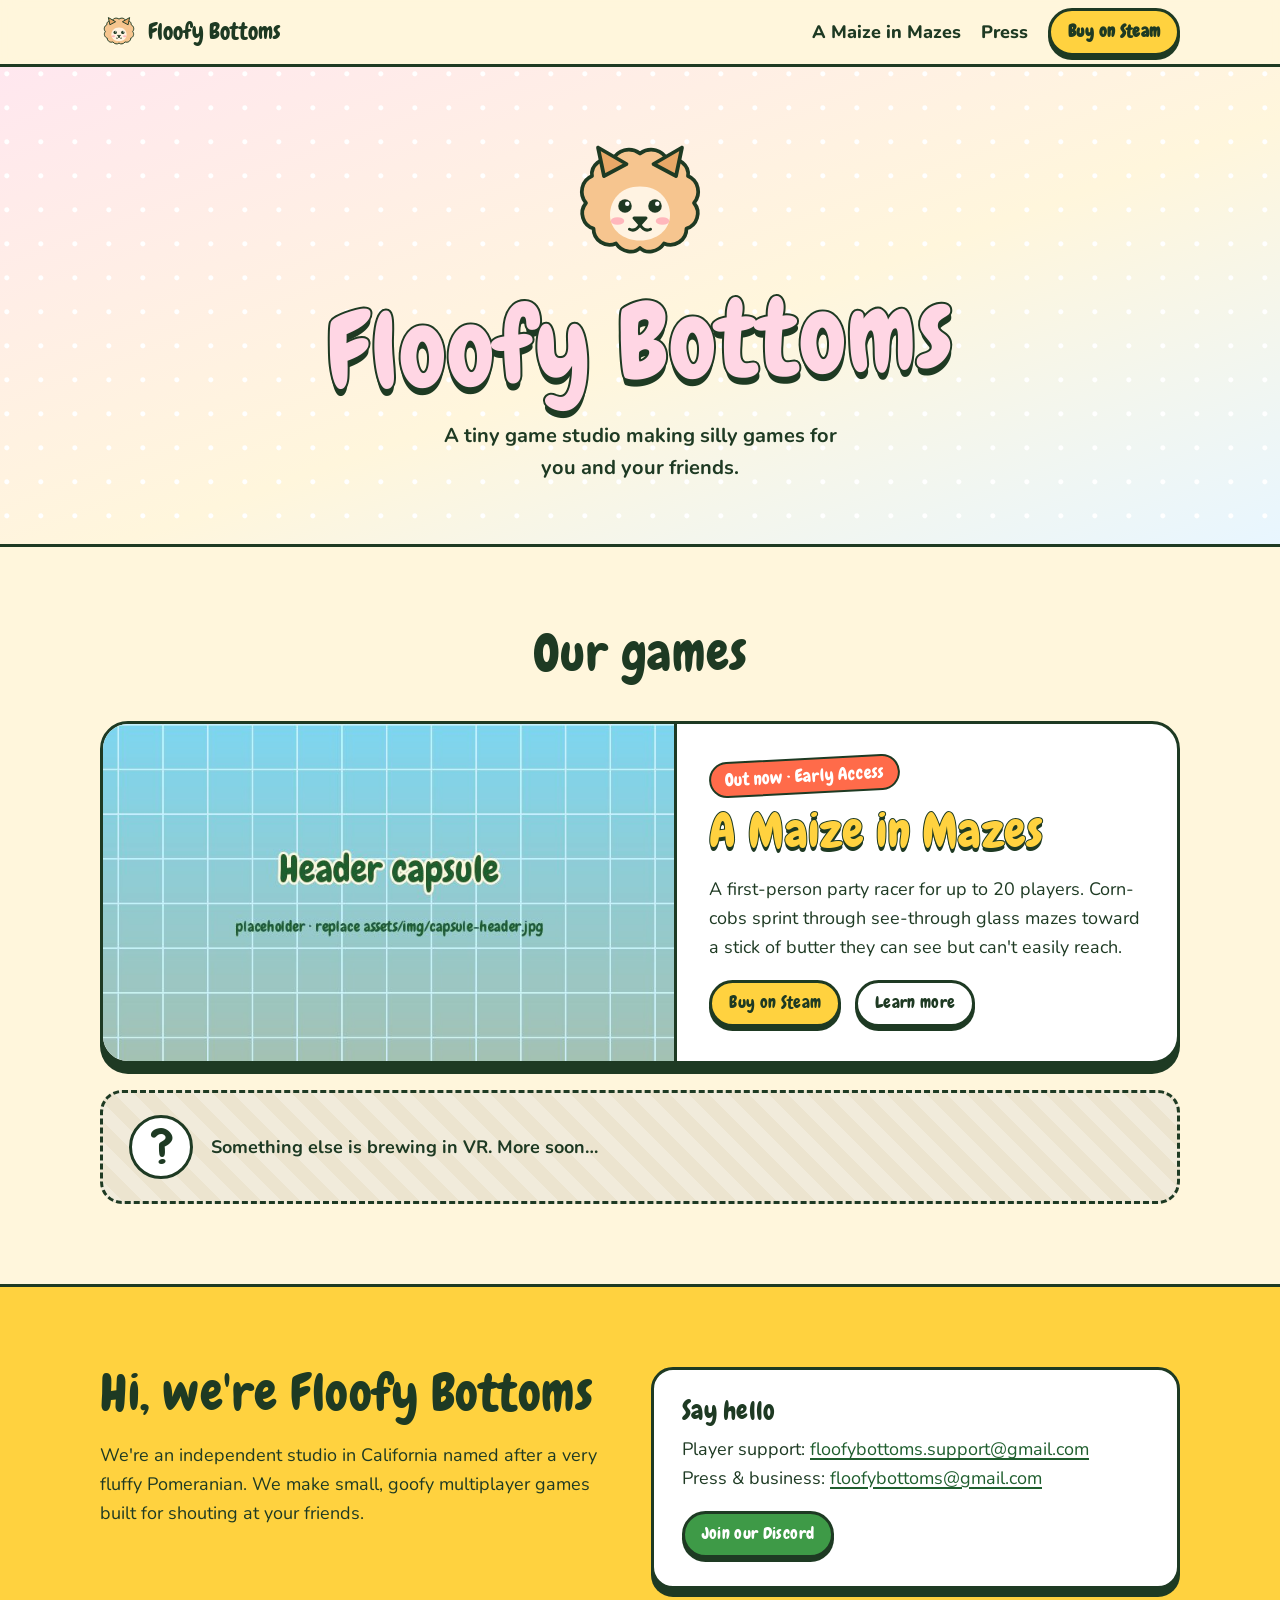
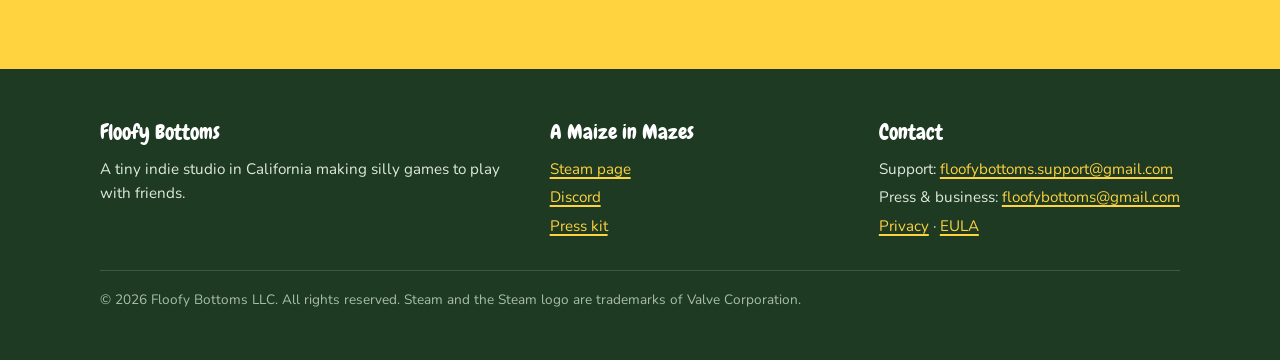
==== index.html @ 12c60306 "Add files via upload" ====
<!doctype html>
<html lang="en">
<head>
  <meta charset="utf-8">
  <meta name="viewport" content="width=device-width, initial-scale=1">
  <title>Floofy Bottoms: silly games for you and your friends</title>
  <meta name="description" content="Floofy Bottoms is a tiny indie game studio in California. Our first game, A Maize in Mazes, hits Steam Early Access on Nov 6, 2026.">
  <link rel="icon" href="/assets/img/favicon.svg" type="image/svg+xml">
  <meta property="og:site_name" content="Floofy Bottoms">
  <meta property="og:title" content="Floofy Bottoms: silly games for you and your friends">
  <meta property="og:description" content="Floofy Bottoms is a tiny indie game studio in California. Our first game, A Maize in Mazes, hits Steam Early Access on Nov 6, 2026.">
  <meta property="og:image" content="https://floofybottoms.com/assets/img/og-image.jpg">
  <meta name="twitter:card" content="summary_large_image">
  <link rel="preload" href="/assets/fonts/chewy.woff2" as="font" type="font/woff2" crossorigin>
  <link rel="stylesheet" href="/assets/css/style.css">
</head>
<body>
  <a class="skip" href="#main">Skip to content</a>
  <header class="nav">
    <div class="wrap">
      <a class="brand" href="/"><img src="/assets/img/pom-placeholder.svg" alt=""><span>Floofy Bottoms</span></a>
      <nav class="nav-links" aria-label="Main">
        <a href="/a-maize-in-mazes/">A Maize in Mazes</a>
        <a href="/a-maize-in-mazes/press/">Press</a>
        <a class="btn btn-small" data-steam href="https://store.steampowered.com/app/5151180/" data-pre="Wishlist" data-post="Buy on Steam">Wishlist</a>
      </nav>
    </div>
  </header>
  <main id="main">
    <section class="studio-hero">
      <div class="wrap">
        <img class="poms" src="/assets/img/pom-placeholder.svg" alt="Floofy Bottoms Pomeranian">
        <h1 class="wordmark">Floofy Bottoms</h1>
        <p>A tiny game studio making silly games for you and your friends.</p>
      </div>
    </section>

    <section aria-labelledby="games-h">
      <div class="wrap">
        <div class="section-head"><h2 id="games-h">Our games</h2></div>
        <article class="game-feature">
          <a class="art" href="/a-maize-in-mazes/"><img src="/assets/img/capsule-header.jpg" alt="A Maize in Mazes key art"></a>
          <div class="body">
            <span class="kicker only-pre">Nov 6, 2026 &middot; Early Access</span>
            <span class="kicker only-post">Out now &middot; Early Access</span>
            <h2>A Maize in Mazes</h2>
            <p>A first-person party racer for up to 20 players. Corn-cobs sprint through see-through glass mazes toward a stick of butter they can see but can't easily reach.</p>
            <div class="btn-row">
              <a class="btn btn-small" data-steam href="https://store.steampowered.com/app/5151180/" data-pre="Wishlist on Steam" data-post="Buy on Steam">Wishlist on Steam</a>
              <a class="btn btn-small btn-white" href="/a-maize-in-mazes/">Learn more</a>
            </div>
          </div>
        </article>
        <div class="teaser">
          <div class="q" aria-hidden="true">?</div>
          <p>Something else is brewing in VR. More soon&hellip;</p>
        </div>
      </div>
    </section>

    <section class="band-butter" aria-labelledby="about-h">
      <div class="wrap cards-2">
        <div>
          <h2 id="about-h">Hi, we're Floofy Bottoms</h2>
          <p>We're an independent studio in California named after a very fluffy Pomeranian. We make small, goofy multiplayer games built for shouting at your friends.</p>
        </div>
        <div class="card">
          <h3>Say hello</h3>
          <p>Player support: <a href="mailto:floofybottoms.support@gmail.com">floofybottoms.support@gmail.com</a><br>
          Press &amp; business: <a href="mailto:floofybottoms@gmail.com">floofybottoms@gmail.com</a></p>
          <a class="btn btn-green btn-small" href="/discord">Join our Discord</a>
        </div>
      </div>
    </section>
  </main>

  <footer class="footer">
    <div class="wrap">
      <div>
        <h4>Floofy Bottoms</h4>
        <p>A tiny indie studio in California making silly games to play with friends.</p>
      </div>
      <div>
        <h4>A Maize in Mazes</h4>
        <ul>
          <li><a data-steam href="https://store.steampowered.com/app/5151180/">Steam page</a></li>
          <li><a href="/discord">Discord</a></li>
          <li><a href="/a-maize-in-mazes/press/">Press kit</a></li>
        </ul>
      </div>
      <div>
        <h4>Contact</h4>
        <ul>
          <li>Support: <a href="mailto:floofybottoms.support@gmail.com">floofybottoms.support@gmail.com</a></li>
          <li>Press &amp; business: <a href="mailto:floofybottoms@gmail.com">floofybottoms@gmail.com</a></li>
          <li><a href="/privacy/">Privacy</a> &middot; <a href="/eula/">EULA</a></li>
        </ul>
      </div>
      <p class="legal">&copy; <span data-year>2026</span> Floofy Bottoms LLC. All rights reserved. Steam and the Steam logo are trademarks of Valve Corporation.</p>
    </div>
  </footer>

  <script src="/assets/js/site.js"></script>
</body>
</html>
---- assets/css/style.css ----
/* Floofy Bottoms / A Maize in Mazes — shared stylesheet
   Fonts are self-hosted (no Google request): Chewy + Nunito, both SIL Open Font License. */

@font-face { font-family: "Chewy"; src: url("../fonts/chewy.woff2") format("woff2"); font-display: swap; }
@font-face { font-family: "Nunito"; src: url("../fonts/nunito.woff2") format("woff2"); font-weight: 200 1000; font-display: swap; }

:root {
  --butter: #ffd23f;
  --butter-deep: #f2b705;
  --butter-pale: #fff1b8;
  --leaf: #3e9a47;
  --leaf-deep: #1f5e2e;
  --cream: #fff6dc;
  --sky: #8fdbf5;
  --sky-deep: #4cbfe6;
  --glass: rgba(190, 240, 255, 0.55);
  --tomato: #ff6b4a;
  --ink: #1e3a23;
  --ink-soft: #46604a;
  --white: #ffffff;
  --radius: 22px;
  --wrap: 1120px;
  --shadow: 0 6px 0 rgba(30, 58, 35, 0.18);
}

* { box-sizing: border-box; }
html { scroll-behavior: smooth; }
body {
  margin: 0;
  font-family: "Nunito", system-ui, sans-serif;
  font-size: 18px;
  line-height: 1.6;
  color: var(--ink);
  background: var(--cream);
  -webkit-font-smoothing: antialiased;
  overflow-x: hidden;
}
img, svg, video, iframe { max-width: 100%; display: block; }
a { color: var(--leaf-deep); text-decoration-thickness: 2px; text-underline-offset: 3px; }
a:hover { color: var(--leaf); }
h1, h2, h3, .chewy { font-family: "Chewy", "Nunito", sans-serif; font-weight: 400; line-height: 1.05; letter-spacing: 0.01em; margin: 0 0 0.4em; }
h2 { font-size: clamp(2.1rem, 5vw, 3.2rem); }
h3 { font-size: 1.6rem; }
p { margin: 0 0 1em; }
.wrap { width: 100%; max-width: var(--wrap); margin: 0 auto; padding: 0 20px; }
.skip { position: absolute; left: -999px; top: 8px; background: var(--ink); color: var(--white); padding: 8px 14px; border-radius: 10px; z-index: 100; }
.skip:focus { left: 8px; }
:focus-visible { outline: 4px solid var(--tomato); outline-offset: 3px; border-radius: 8px; }

/* ---------- Buttons ---------- */
.btn {
  --bg: var(--butter); --fg: var(--ink); --edge: var(--butter-deep);
  display: inline-flex; align-items: center; justify-content: center; gap: 0.5em;
  font-family: "Chewy", sans-serif; font-size: 1.35rem; letter-spacing: 0.02em;
  padding: 0.6em 1.25em 0.55em; border-radius: 999px;
  background: var(--bg); color: var(--fg); text-decoration: none;
  border: 3px solid var(--ink);
  box-shadow: 0 6px 0 var(--ink);
  transition: transform 0.12s ease, box-shadow 0.12s ease;
  cursor: pointer; white-space: nowrap;
}
.btn:hover { color: var(--fg); transform: translateY(-2px) rotate(-1deg); box-shadow: 0 8px 0 var(--ink); }
.btn:active { transform: translateY(5px); box-shadow: 0 1px 0 var(--ink); }
.btn svg { width: 1.1em; height: 1.1em; flex: none; }
.btn-green { --bg: var(--leaf); --fg: var(--white); }
.btn-white { --bg: var(--white); }
.btn-small { font-size: 1.05rem; padding: 0.45em 1em 0.4em; box-shadow: 0 4px 0 var(--ink); }
.btn-row { display: flex; flex-wrap: wrap; gap: 16px 14px; align-items: center; }

/* ---------- Top nav ---------- */
.nav { position: sticky; top: 0; z-index: 50; background: rgba(255, 246, 220, 0.92); backdrop-filter: blur(8px); border-bottom: 3px solid var(--ink); }
.nav .wrap { display: flex; align-items: center; gap: 18px; min-height: 64px; }
.brand { display: flex; align-items: center; gap: 10px; text-decoration: none; color: var(--ink); font-family: "Chewy", sans-serif; font-size: 1.45rem; }
.brand img, .brand svg { width: 38px; height: 38px; }
.nav-links { display: flex; gap: 20px; margin-left: auto; align-items: center; }
.nav-links a { font-weight: 800; text-decoration: none; color: var(--ink); }
.nav-links a:hover { color: var(--leaf); }
@media (max-width: 760px) {
  .nav-links a:not(.btn) { display: none; }
  .brand span { font-size: 1.2rem; }
}

/* ---------- Game page hero ---------- */
.hero {
  position: relative;
  background:
    radial-gradient(circle at 85% 15%, rgba(255,255,255,0.7) 0 60px, transparent 61px),
    linear-gradient(180deg, var(--sky) 0%, #d4f3ff 100%);
  border-bottom: 3px solid var(--ink);
  overflow: hidden;
}
.hero::after { content: ""; position: absolute; left: 0; right: 0; bottom: 0; height: 56px; background: url("data:image/svg+xml,%3Csvg xmlns='http://www.w3.org/2000/svg' viewBox='0 0 120 56'%3E%3Cpath d='M0 22Q15 6 30 22T60 22T90 22T120 22V56H0Z' fill='%233e9a47'/%3E%3Cpath d='M0 22Q15 6 30 22T60 22T90 22T120 22' fill='none' stroke='%231e3a23' stroke-width='3'/%3E%3C/svg%3E") repeat-x bottom / 120px 56px; pointer-events: none; }
.hero .wrap { position: relative; z-index: 1; display: grid; grid-template-columns: 1.05fr 1fr; gap: 24px; align-items: center; padding-top: 40px; padding-bottom: 76px; }
.hero-title { font-size: clamp(3.2rem, 9vw, 6.2rem); color: var(--butter); -webkit-text-stroke: 3px var(--ink); paint-order: stroke fill; text-shadow: 0 6px 0 var(--ink); margin-bottom: 0.25em; transform: rotate(-2deg); transform-origin: left; }
.hero-title small { display: block; font-size: 0.5em; margin: 0.05em 0 0.08em 0.2em; color: var(--white); -webkit-text-stroke: 2px var(--ink); text-shadow: 0 4px 0 var(--ink); }
.hero-hook { font-size: 1.25rem; font-weight: 700; max-width: 34ch; }
.hero-meta { display: flex; flex-wrap: wrap; gap: 8px; margin: 22px 0 0; padding: 0; list-style: none; }
.hero-meta li { background: var(--white); border: 2px solid var(--ink); border-radius: 999px; padding: 2px 12px; font-weight: 800; font-size: 0.9rem; }
.cta-note { font-size: 0.95rem; font-weight: 700; color: var(--ink-soft); margin-top: 14px; }

/* glass maze diorama */
.diorama { position: relative; aspect-ratio: 1 / 0.9; width: 100%; max-width: 520px; justify-self: center; }
.maze-stage { position: absolute; inset: 8% 6% 14%; perspective: 1100px; }
.maze-tilt { position: absolute; inset: 0; transform: rotateX(58deg) rotateZ(-38deg); transform-style: preserve-3d; }
.maze-floor { position: absolute; inset: 0; background: repeating-linear-gradient(90deg, #ffe58a 0 18px, #ffdf6e 18px 36px); border: 4px solid var(--ink); border-radius: 10px; box-shadow: 0 0 0 10px #ffe9a3; }
.maze-layer { position: absolute; inset: 0; width: 100%; height: 100%; overflow: visible; }
.maze-layer path { fill: none; stroke-linecap: round; }
.diorama .butter { position: absolute; left: 50%; top: 38%; width: 22%; transform: translate(-50%, -50%); filter: drop-shadow(0 6px 0 rgba(30,58,35,0.25)); animation: bob 2.4s ease-in-out infinite; }
.diorama .mascot { position: absolute; left: -2%; bottom: -2%; width: 40%; animation: hop 1.8s ease-in-out infinite; transform-origin: bottom center; }
.sparkle { position: absolute; font-family: "Chewy"; color: var(--white); -webkit-text-stroke: 2px var(--ink); paint-order: stroke fill; font-size: 1.4rem; }
.speech { position: absolute; right: 2%; top: 4%; background: var(--white); border: 3px solid var(--ink); border-radius: 18px; padding: 6px 14px; font-family: "Chewy"; font-size: 1.25rem; transform: rotate(4deg); box-shadow: var(--shadow); }
.speech::after { content: ""; position: absolute; left: 18px; bottom: -14px; border: 8px solid transparent; border-top-color: var(--ink); }
@keyframes bob { 50% { transform: translate(-50%, -62%); } }
@keyframes hop { 0%, 100% { transform: translateY(0) rotate(-3deg); } 40% { transform: translateY(-12px) rotate(3deg); } }

@media (max-width: 900px) {
  .hero .wrap { grid-template-columns: 1fr; padding-top: 32px; }
  .diorama { max-width: 420px; order: -1; margin-bottom: -10px; }
  .hero-title { transform: rotate(-1.5deg); }
  .hero .wrap { padding-bottom: 64px; }
  .maze-stage { inset: 10% 12% 14% 10%; }
}

/* ---------- Sections ---------- */
section { padding: 80px 0; }
.section-head { text-align: center; max-width: 720px; margin: 0 auto 40px; }
.section-head p { font-size: 1.15rem; color: var(--ink-soft); font-weight: 600; }
.kicker { display: inline-block; font-family: "Chewy"; font-size: 1.1rem; background: var(--tomato); color: var(--white); border: 2px solid var(--ink); border-radius: 999px; padding: 2px 14px; transform: rotate(-3deg); margin-bottom: 12px; }

.band-green { background: var(--leaf); color: var(--white); border-top: 3px solid var(--ink); border-bottom: 3px solid var(--ink); }
.band-green h2 { color: var(--butter); -webkit-text-stroke: 2px var(--ink); paint-order: stroke fill; text-shadow: 0 4px 0 var(--ink); }
.band-green .section-head p { color: #eaf7ea; }
.band-sky { background: linear-gradient(180deg, #d9f5ff, var(--sky)); border-top: 3px solid var(--ink); border-bottom: 3px solid var(--ink); }
.band-butter { background: var(--butter); border-top: 3px solid var(--ink); border-bottom: 3px solid var(--ink); }

/* trailer */
.video-frame { position: relative; aspect-ratio: 16 / 9; border: 4px solid var(--ink); border-radius: var(--radius); overflow: hidden; background: var(--ink); box-shadow: 0 10px 0 var(--ink); max-width: 960px; margin: 0 auto; }
.video-frame iframe, .video-frame img, .video-frame video { position: absolute; inset: 0; width: 100%; height: 100%; object-fit: cover; border: 0; }
.video-badge { position: absolute; left: 14px; bottom: 14px; background: var(--butter); border: 3px solid var(--ink); border-radius: 999px; padding: 2px 14px; font-family: "Chewy"; font-size: 1.1rem; z-index: 2; }

/* features */
.features { display: grid; grid-template-columns: repeat(6, 1fr); gap: 22px; }
.feature { grid-column: span 2; background: var(--white); color: var(--ink); border: 3px solid var(--ink); border-radius: var(--radius); padding: 26px 24px 20px; box-shadow: 0 8px 0 var(--ink); position: relative; }
.feature:nth-child(1), .feature:nth-child(2) { grid-column: span 3; }
.feature:nth-child(odd) { transform: rotate(-0.6deg); }
.feature:nth-child(even) { transform: rotate(0.6deg); }
.feature .icon { width: 64px; height: 64px; border-radius: 18px; border: 3px solid var(--ink); display: grid; place-items: center; margin-bottom: 14px; background: var(--butter); }
.feature .icon svg { width: 38px; height: 38px; }
.feature h3 { margin-bottom: 0.3em; }
.feature p { margin: 0; color: var(--ink-soft); font-weight: 600; }
.feature .pun { display: inline-block; margin-top: 12px; font-family: "Chewy"; color: var(--tomato); font-size: 1.1rem; }
@media (max-width: 900px) { .features { grid-template-columns: 1fr 1fr; } .feature, .feature:nth-child(1), .feature:nth-child(2) { grid-column: span 1; } }
@media (max-width: 600px) { .features { grid-template-columns: 1fr; } .feature { transform: none !important; } }

/* gallery */
.gallery { display: grid; grid-template-columns: repeat(3, 1fr); gap: 16px; }
.gallery button { padding: 0; border: 3px solid var(--ink); border-radius: 16px; overflow: hidden; cursor: zoom-in; background: var(--ink); box-shadow: 0 6px 0 var(--ink); transition: transform 0.15s; }
.gallery button:hover { transform: translateY(-3px) rotate(-0.8deg); }
.gallery img { width: 100%; aspect-ratio: 16/9; object-fit: cover; }
@media (max-width: 760px) { .gallery { grid-template-columns: 1fr 1fr; } }
.lightbox { position: fixed; inset: 0; background: rgba(20, 35, 22, 0.88); display: none; place-items: center; z-index: 200; padding: 20px; }
.lightbox.open { display: grid; }
.lightbox img { max-height: 86vh; border: 4px solid var(--white); border-radius: 14px; }
.lightbox button { position: absolute; top: 16px; right: 16px; }

/* playtest / steam block */
.split { display: grid; grid-template-columns: 1fr 1fr; gap: 40px; align-items: center; }
@media (max-width: 860px) { .split { grid-template-columns: 1fr; } }
.steps { counter-reset: s; list-style: none; padding: 0; margin: 0 0 24px; }
.steps li { counter-increment: s; position: relative; padding-left: 52px; margin-bottom: 14px; font-weight: 700; }
.steps li::before { content: counter(s); position: absolute; left: 0; top: -2px; width: 38px; height: 38px; border-radius: 50%; background: var(--white); border: 3px solid var(--ink); display: grid; place-items: center; font-family: "Chewy"; font-size: 1.2rem; }
.steam-widget { border: 3px solid var(--ink); border-radius: 16px; overflow: hidden; background: #1b2838; box-shadow: 0 8px 0 var(--ink); }
.steam-widget iframe { width: 100%; height: 190px; border: 0; }

/* community */
.cards-2 { display: grid; grid-template-columns: 1fr 1fr; gap: 22px; }
@media (max-width: 760px) { .cards-2 { grid-template-columns: 1fr; } }
.card { background: var(--white); border: 3px solid var(--ink); border-radius: var(--radius); padding: 28px; box-shadow: 0 8px 0 var(--ink); }

/* final CTA */
.final { text-align: center; }
.final h2 { font-size: clamp(2.4rem, 6vw, 4rem); }
.final .btn-row { justify-content: center; }

/* ---------- Footer ---------- */
.footer { background: var(--ink); color: #dfeadf; padding: 44px 0 36px; font-size: 0.95rem; }
.footer a { color: var(--butter); }
.footer .wrap { display: grid; grid-template-columns: 1.4fr 1fr 1fr; gap: 28px; }
.footer h4 { font-family: "Chewy"; font-weight: 400; font-size: 1.3rem; color: var(--white); margin: 0 0 8px; }
.footer ul { list-style: none; padding: 0; margin: 0; }
.footer li { margin-bottom: 4px; }
.footer .legal { grid-column: 1 / -1; border-top: 1px solid rgba(255,255,255,0.15); padding-top: 18px; font-size: 0.85rem; color: #a9bfaa; }
@media (max-width: 760px) { .footer .wrap { grid-template-columns: 1fr; } }

/* ---------- Studio home ---------- */
.studio-hero { background: radial-gradient(circle at 20% 20%, #fff 0 2px, transparent 3px) 0 0 / 34px 34px, linear-gradient(160deg, #ffe7ef, var(--cream) 55%, #e8f6ff); border-bottom: 3px solid var(--ink); text-align: center; padding: 70px 0 60px; }
.studio-hero .poms { width: 150px; margin: 0 auto 16px; }
.wordmark { font-size: clamp(3.2rem, 11vw, 6.6rem); color: #ffd6e4; -webkit-text-stroke: 4px var(--ink); paint-order: stroke fill; text-shadow: 0 7px 0 var(--ink); transform: rotate(-2deg); margin-bottom: 0.2em; }
.studio-hero p { font-size: 1.25rem; font-weight: 700; max-width: 36ch; margin: 0 auto; }
.game-feature { display: grid; grid-template-columns: 1.15fr 1fr; background: var(--white); border: 3px solid var(--ink); border-radius: 28px; overflow: hidden; box-shadow: 0 10px 0 var(--ink); }
.game-feature .art { background: var(--sky); border-right: 3px solid var(--ink); min-height: 280px; }
.game-feature .art img { width: 100%; height: 100%; object-fit: cover; }
.game-feature .body { padding: 34px 32px; }
.game-feature h2 { color: var(--butter); -webkit-text-stroke: 2px var(--ink); paint-order: stroke fill; text-shadow: 0 4px 0 var(--ink); font-size: clamp(2.2rem, 5vw, 3rem); }
@media (max-width: 800px) { .game-feature { grid-template-columns: 1fr; } .game-feature .art { border-right: 0; border-bottom: 3px solid var(--ink); min-height: 0; } }
.teaser { margin-top: 26px; display: flex; gap: 18px; align-items: center; background: repeating-linear-gradient(45deg, #f1ebdb 0 14px, #ece4cf 14px 28px); border: 3px dashed var(--ink); border-radius: 22px; padding: 22px 26px; }
.teaser .q { font-family: "Chewy"; font-size: 3rem; line-height: 1; flex: none; width: 64px; height: 64px; border-radius: 50%; background: var(--white); border: 3px solid var(--ink); display: grid; place-items: center; }
.teaser p { margin: 0; font-weight: 700; }

/* ---------- Text pages (press, legal) ---------- */
.page-head { background: var(--butter); border-bottom: 3px solid var(--ink); padding: 56px 0 40px; }
.page-head h1 { font-size: clamp(2.6rem, 7vw, 4.2rem); }
.page-head p { font-weight: 700; font-size: 1.15rem; max-width: 60ch; margin: 0; }
.prose { max-width: 760px; }
.prose h2 { font-size: 2.1rem; margin-top: 1.4em; }
.notice { background: var(--white); border: 3px solid var(--ink); border-left-width: 12px; border-left-color: var(--tomato); border-radius: 14px; padding: 18px 22px; margin: 0 0 28px; font-weight: 700; }
.factsheet { width: 100%; border-collapse: separate; border-spacing: 0; background: var(--white); border: 3px solid var(--ink); border-radius: 16px; overflow: hidden; }
.factsheet th, .factsheet td { text-align: left; padding: 12px 16px; border-bottom: 2px solid #efe6cc; vertical-align: top; }
.factsheet tr:last-child th, .factsheet tr:last-child td { border-bottom: 0; }
.factsheet th { width: 34%; font-family: "Chewy"; font-weight: 400; font-size: 1.15rem; background: var(--butter-pale); }
.press-grid { display: grid; grid-template-columns: repeat(auto-fill, minmax(220px, 1fr)); gap: 16px; }
.asset { background: var(--white); border: 3px solid var(--ink); border-radius: 14px; overflow: hidden; text-decoration: none; color: var(--ink); box-shadow: 0 5px 0 var(--ink); }
.asset img { width: 100%; aspect-ratio: 16/10; object-fit: cover; background: var(--sky); border-bottom: 3px solid var(--ink); }
.asset .mascot-thumb { aspect-ratio: 16/10; display: grid; place-items: center; background: var(--sky); border-bottom: 3px solid var(--ink); }
.asset .mascot-thumb img { width: auto; height: 80%; aspect-ratio: auto; border: 0; background: none; object-fit: contain; }
.asset span { display: block; padding: 8px 12px; font-weight: 800; font-size: 0.95rem; }
.asset:hover { color: var(--leaf-deep); transform: translateY(-2px); }
.copy-block { background: var(--white); border: 3px solid var(--ink); border-radius: 16px; padding: 20px 22px; }

@media (prefers-reduced-motion: reduce) {
  *, *::before, *::after { animation: none !important; transition: none !important; scroll-behavior: auto !important; }
}

/* ---------- Launch switch (controlled by SITE.mode in site.js) ---------- */
html.launched .only-pre { display: none !important; }
html:not(.launched) .only-post { display: none !important; }

/* glass maze layers + billboard butter */
.maze-layer.z1 { transform: translateZ(7px); } .maze-layer.z2 { transform: translateZ(14px); }
.maze-layer.z3 { transform: translateZ(21px); } .maze-layer.z4 { transform: translateZ(28px); }
.butter-bb { position: absolute; left: 50%; top: 50%; width: 30%; transform-origin: 50% 100%; transform: translate(-50%, -100%) rotateZ(38deg) rotateX(-58deg) translateZ(30px); }
.butter-bb img { width: 100%; animation: bob2 2.4s ease-in-out infinite; filter: drop-shadow(0 5px 0 rgba(30,58,35,0.25)); }
@keyframes bob2 { 50% { transform: translateY(-14%); } }
.smudge { position: absolute; width: 34px; height: 26px; border-radius: 50%; background: radial-gradient(ellipse, rgba(255,255,255,0.85), rgba(255,255,255,0) 70%); pointer-events: none; }

/* layered mascot: body PNG + moving pupils + fixed plastic shine */
.diorama .mascot { width: 46%; left: -6%; bottom: -8%; }
.mascot img, .mascot .mascot-eyes { width: 100%; height: auto; }
.mascot .mascot-eyes { position: absolute; inset: 0; height: 100%; overflow: visible; }
.mascot img { filter: drop-shadow(0 8px 0 rgba(30, 58, 35, 0.18)); }
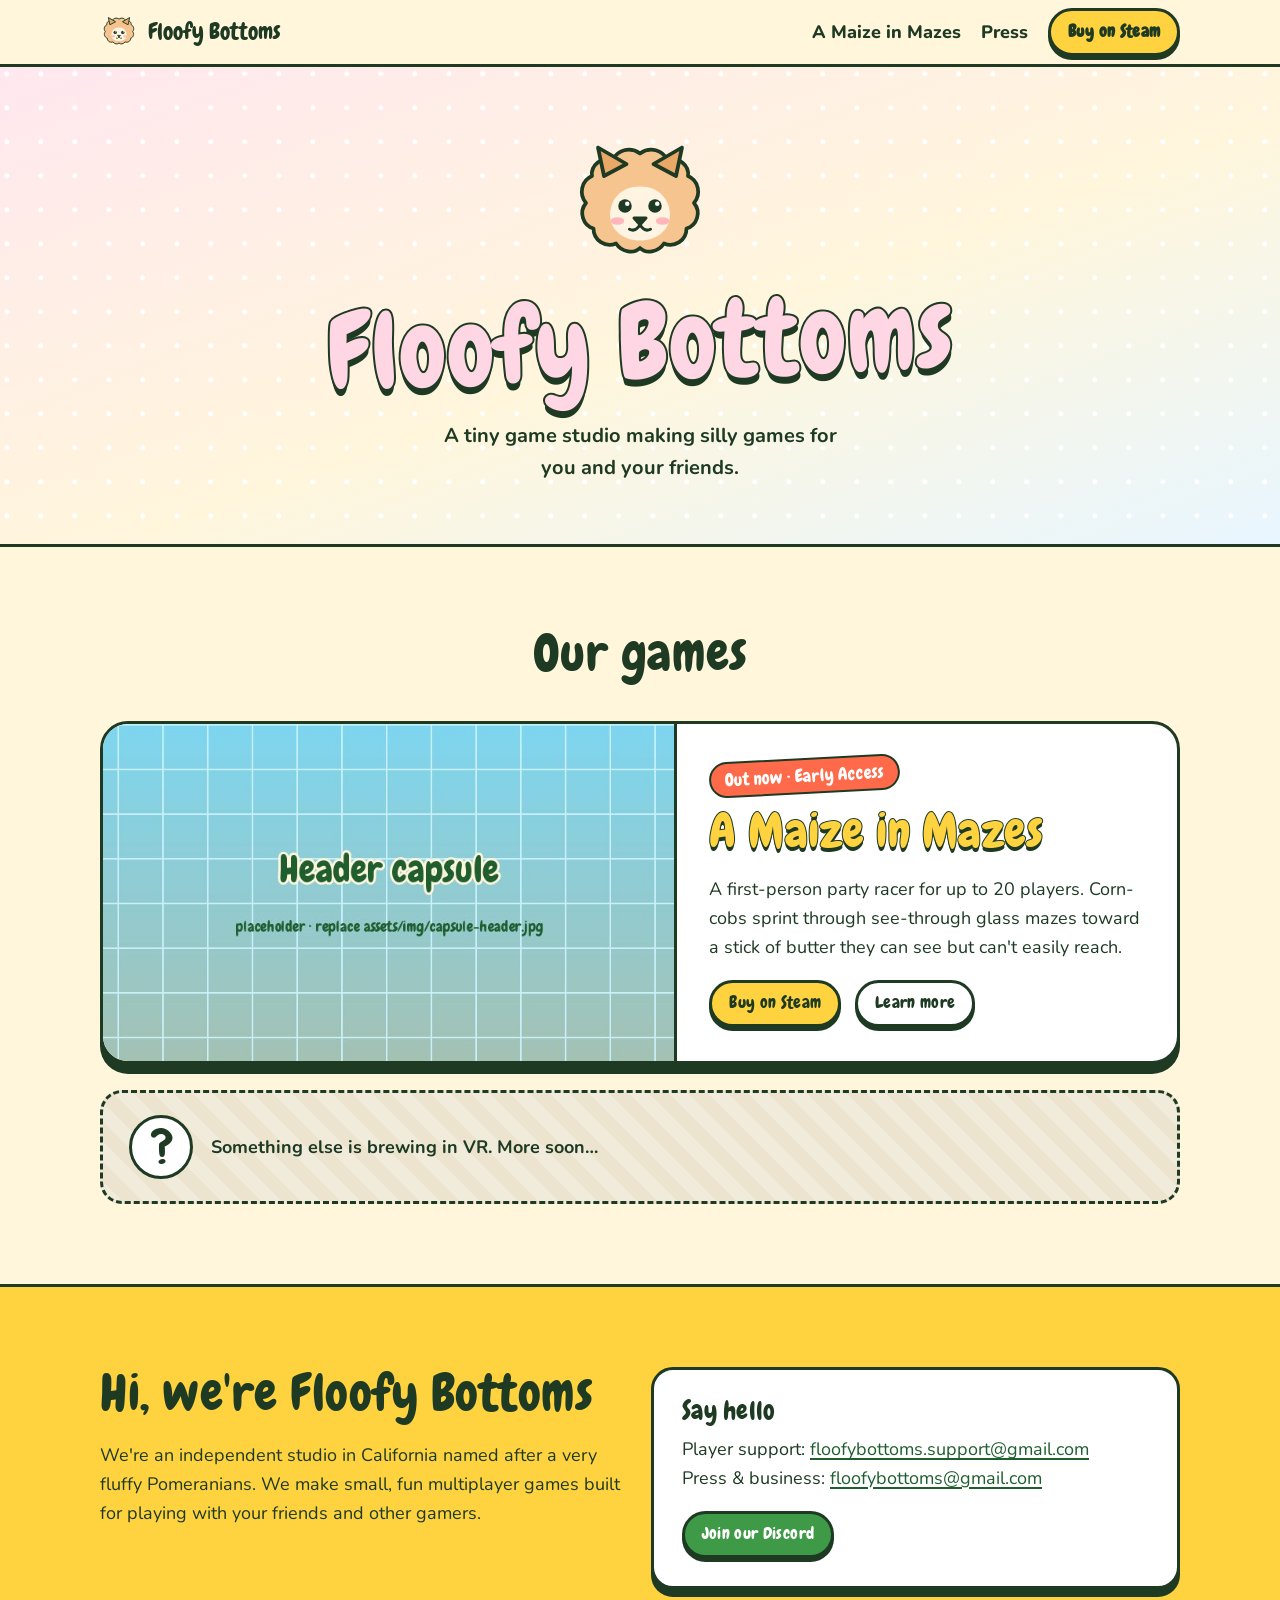
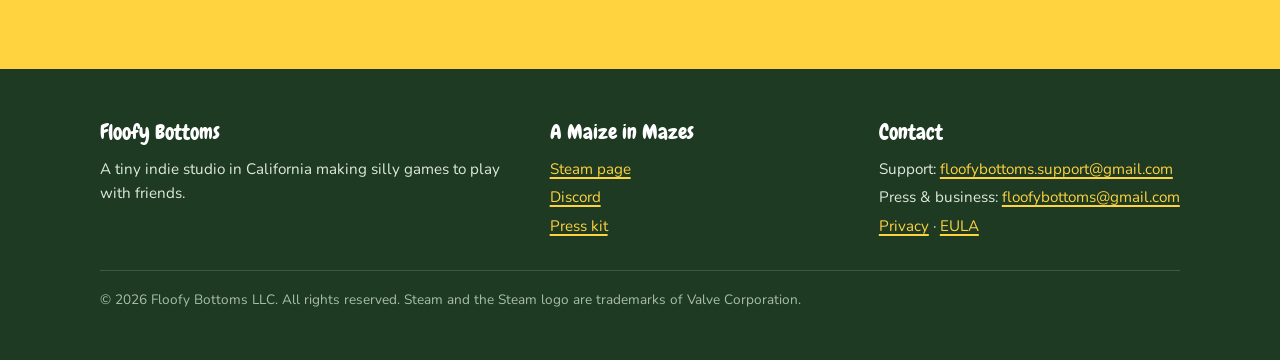
==== commit 32c6c427: "Revise studio description and update Discord link Updated the description of the studio and modified" ====
--- a/index.html
+++ b/index.html
@@ -62,13 +62,13 @@
       <div class="wrap cards-2">
         <div>
           <h2 id="about-h">Hi, we're Floofy Bottoms</h2>
-          <p>We're an independent studio in California named after a very fluffy Pomeranian. We make small, goofy multiplayer games built for shouting at your friends.</p>
+          <p>We're an independent studio in California named after a very fluffy Pomeranians. We make small, fun multiplayer games built for playing with your friends and other gamers.</p>
         </div>
         <div class="card">
           <h3>Say hello</h3>
           <p>Player support: <a href="mailto:floofybottoms.support@gmail.com">floofybottoms.support@gmail.com</a><br>
           Press &amp; business: <a href="mailto:floofybottoms@gmail.com">floofybottoms@gmail.com</a></p>
-          <a class="btn btn-green btn-small" href="/discord">Join our Discord</a>
+          <a class="btn btn-green btn-small" href="discord.gg/pduD5xj4JN">Join our Discord</a>
         </div>
       </div>
     </section>
